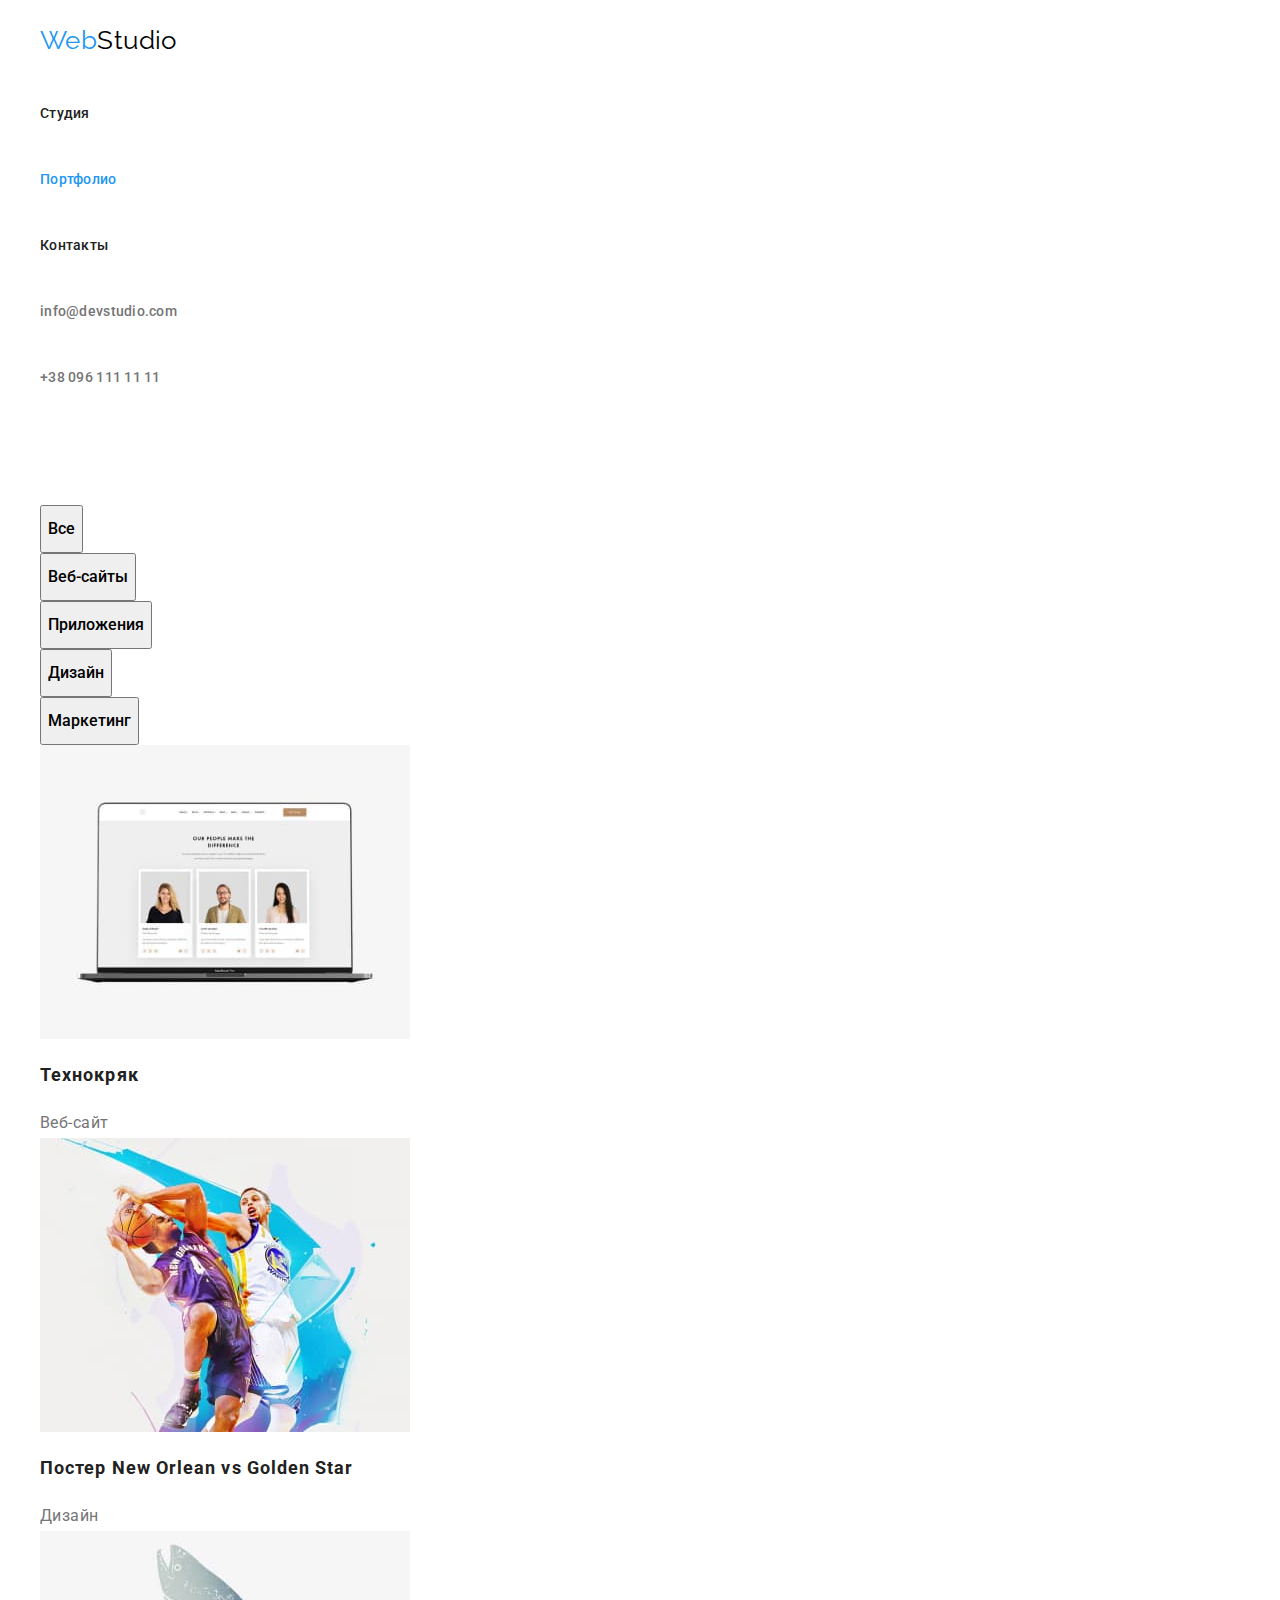
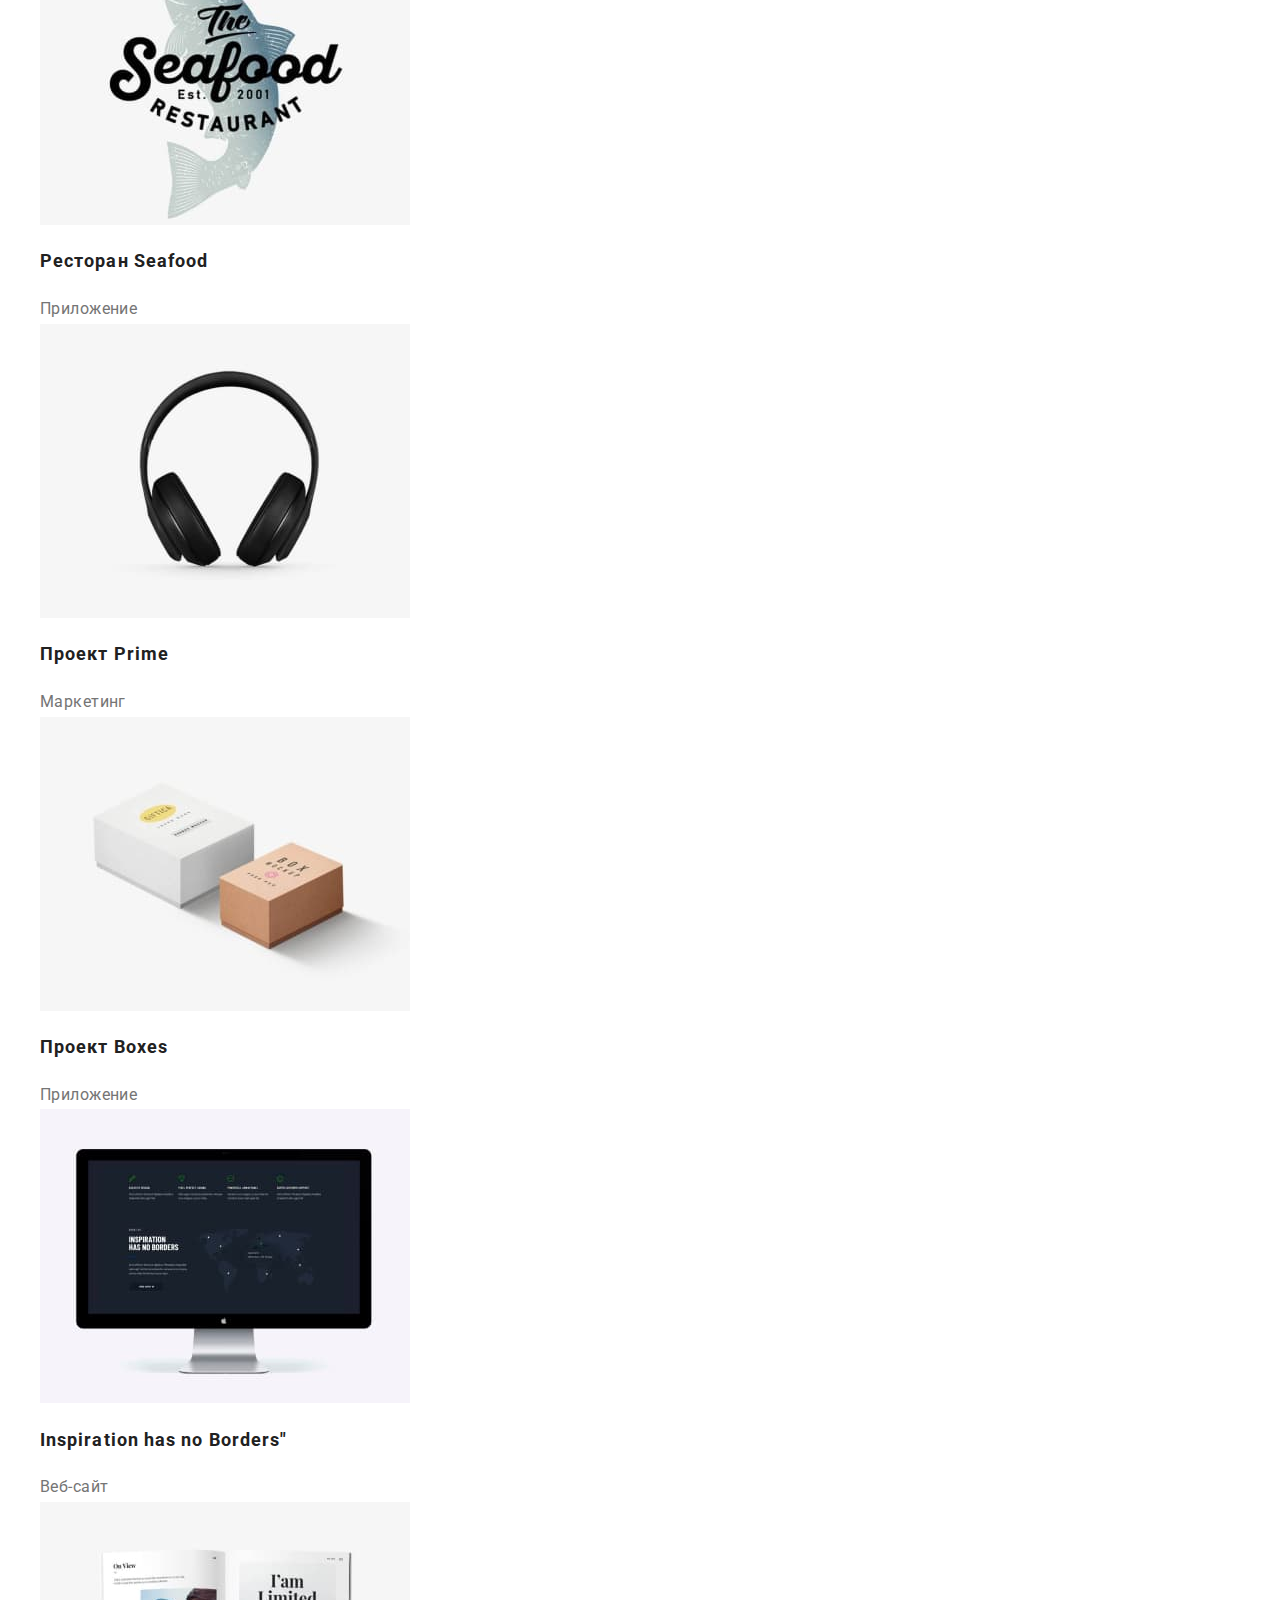
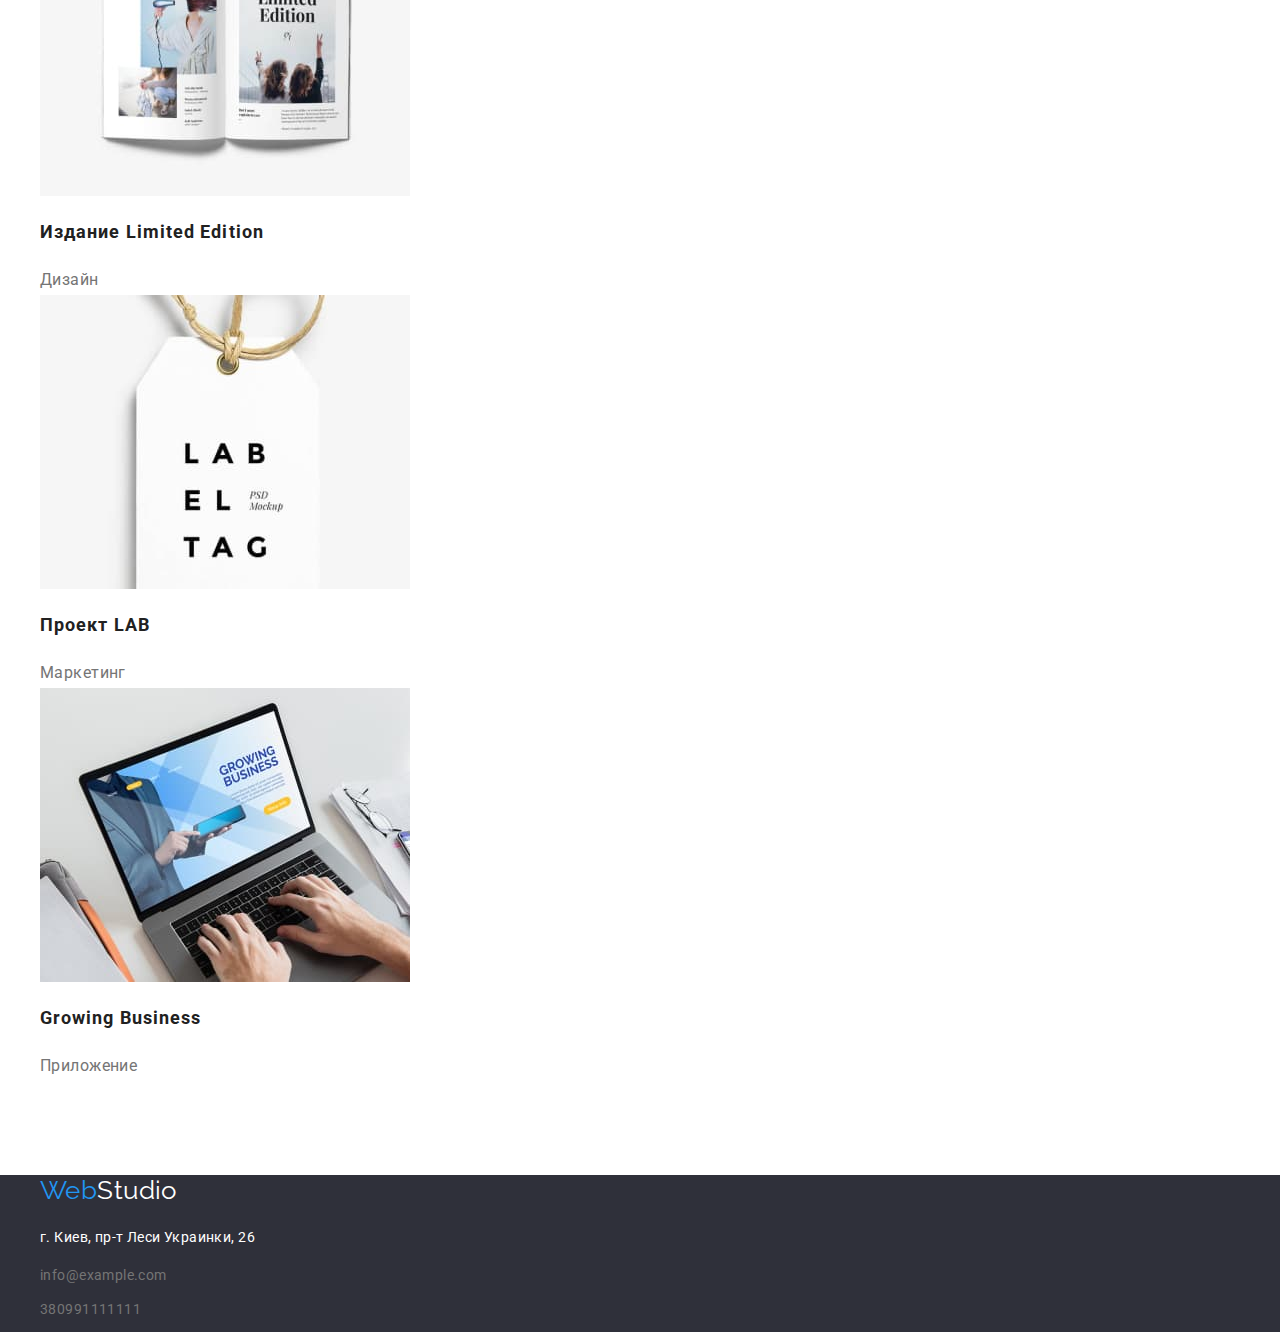
==== portfolio.html @ 6812e660 "fuf" ====
<!DOCTYPE html>
<html lang="ru">
  <head>
    <meta charset="UTF-8" />
    <meta http-equiv="X-UA-Compatible" content="IE=edge" />
    <meta name="viewport" content="width=device-width, initial-scale=1.0" />
    <link rel="preconnect" href="https://fonts.gstatic.com" />
    <link
      href="https://fonts.googleapis.com/css2?family=Raleway:wght@700&family=Roboto:wght@400;500;700;900&display=swap"
      rel="stylesheet"
    />
    <link
      rel="stylesheet"
      href="https://cdnjs.cloudflare.com/ajax/libs/modern-normalize/1.0.0/modern-normalize.css"
    />
    <link rel="stylesheet" href="./css/styles.css" />
    <title>Web Studio</title>
  </head>
  <body>
    <!--голова-->
    <header>
      <!--главаная навигация-->
      <div class="container">
        <nav>
          <a class="logo" href="./index.html" 
            ><span class="logo-web">Web</span
            ><span>Studio</span></a
          >
          <ul class="list"">
            <li>
              <a class="link pr-nav" href="./index.html" >Студия</a>
            </li>
            <li>
              <a class="link pr-nav" href="./portfolio.html" ><span class="studio">Портфолио</span></a>
            </li>
            <li>
              <a class="link pr-nav" href="#" >Контакты</a>
            </li>
          </ul>
        </nav>
        <ul class="list" >
          <li>
            <a class="link aut-nav" href="mailto:info@devstudio.com" 
              >info@devstudio.com</a
            >
          </li>
          <li>
            <a class="link aut-nav" href="tell:+380961111111" >+38 096 111 11 11</a>
          </li>
        </ul>
      </div>
    </header>
   
      <main>
        <section class="section section-works">
          <div class="container">
          <h1 class="visually-hidden">Example work</h1>
          <ul class="list">
            <li><button class="btn-work btn" type="button">Все</button></li>
            <li><button class="btn-work btn" type="button">Веб-сайты</button></li>
            <li><button class="btn-work btn" type="button">Приложения</button></li>
            <li><button class="btn-work btn" type="button">Дизайн</button></li>
            <li><button class="btn-work btn" type="button">Маркетинг</button></li>
          </ul>
  
          <ul class="list">
            <li>
              <a class="link-port" h href="#">
                <img
                  src="./example-work/img1.jpg"
                  alt="Технокряк"
                  width="370"
                  height="294"
                />
               <h2 class="example-work">Технокряк</h2>
                <p class="name-work">Веб-сайт</p>
              </a>
            </li>
            <li>
              <a class="link-port" h href="#">
                <img
                  src="./example-work/img2.jpg"
                  alt="Постер"
                  width="370"
                  height="294"
                />
                <h2 class="example-work">Постер New Orlean vs Golden Star</h2>
                <p class="name-work">Дизайн</p>
              </a>
            </li>
            <li>
              <a class="link-port" h href="#">
                <img
                  src="./example-work/img3.jpg"
                  alt="Ресторан"
                  width="370"
                  height="294"
                />
                <h2 class="example-work">Ресторан Seafood</h2>
                <p class="name-work">Приложение</p>
              </a>
            </li>
            <li>
              <a class="link-port" h href="#">
                <img
                  src="./example-work/img4.jpg"
                  alt="Проект Prime"
                  width="370"
                  height="294"
                />
                <h2 class="example-work">Проект Prime</h2>
                <p class="name-work">Маркетинг</p>
              </a>
            </li>
            <li>
              <a class="link-port" h href="#">
                <img
                  src="./example-work/img5.jpg"
                  alt="Проект boxes"
                  width="370"
                  height="294"
                />
                <h2 class="example-work">Проект Boxes</h2>
                <p class="name-work">Приложение</p>
              </a>
            </li>
            <li>
              <a class="link-port" h href="#">
                <img
                  src="./example-work/img6.jpg"
                  alt="Inspiration has no Borders"
                  width="370"
                  height="294"
                />
                <h2 class="example-work">Inspiration has no Borders"</h2>
                <p class="name-work">Веб-сайт</p>
              </a>
            </li>
            <li>
              <a class="link-port" h href="#">
                <img
                  src="./example-work/img7.jpg"
                  alt="Издание Limited Edition"
                  width="370"
                  height="294"
                />
                <h2 class="example-work">Издание Limited Edition</h2>
                <p class="name-work">Дизайн</p>
              </a>
            </li>
            <li>
              <a class="link-port" h href="#">
                <img
                  src="./example-work/img8.jpg"
                  alt="Проект LAB"
                  width="370"
                  height="294"
                />
                <h2 class="example-work">Проект LAB</h2>
                <p class="name-work">Маркетинг</p>
              </a>
            </li>
            <li>
              <a class="link-port" h href="#">
                <img
                  src="./example-work/img9.jpg"
                  alt="Growing Business"
                  width="370"
                  height="294"
                />
                <h2 class="example-work">Growing Business</h2>
                <p class="name-work">Приложение</p>
              </a>
            </li>
          </ul>
        </div>
        </section>
      </main>
    
    <!--подвал-->
    <footer class="footer">
   <div class="container">
    <a class="logo-footer" href="./index.html" 
    ><span class="logo-web">Web</span
    ><span>Studio</span></a
  >
<address class="address">
  <p>г. Киев, пр-т Леси Украинки, 26</p>
  <ul class="list">
    <li>
      <a class="link aut-nav-footer" h href="mailto:info@example.com"
        >info@example.com</a
      >
    </li>
    <li><a class="link aut-nav-footer" href="tel:+380991111111">380991111111</a></li>
  </ul>
</address>
   </div>
    </footer>
  </body>
</html>
---- css/styles.css ----
:root{
    --pr-text-color:  #757575;
    --pr-wht-color: #ffffff;
    --pr-title-color: #212121;
    --accent-color: #2196F3;
    --secondary-bg-cl:#2F303A;
    --pr-bg-cl: #ffffff;

    --primary-font: Roboto,sans-serif;

}
.container{
    width: 1200px;
    margin-left: auto;
  margin-right: auto;
  
}
.section{
    padding-top: 94px;
    padding-bottom: 94px;
 
}
ul{
    margin: 0;
    padding: 0;
}
body{
    
    font-family: var(--primary-font);
    background-color: var(--pr-bg-cl);
    letter-spacing: 0.03em;
    font-size: 14px;
    color: var(--pr-title-color);
}
.link{
    text-decoration: none;
    color: inherit;
}
.list{
    list-style: none;
    margin: 0;
}

.link:hover,
.link:focus{
    color: var(--accent-color);
}
.logo {
    font-family: Raleway, sans-serif;
    font-size: 26px;
    line-height: 1.19;
    text-decoration: none;
    color: inherit;
    display:inline-block;
    margin-top: 25px;
    margin-bottom: 25px;
   
}
.logo-web{
    color: var(--accent-color);
}
.logo{
    color: #000000;
}

.pr-nav {
    font-weight: 500;
    font-size: 14px;
    line-height: 1.14;
    letter-spacing: 0.02em;
    margin-top: 25px;
    margin-bottom: 25px;
    display: inline-block;
    
}
.aut-nav{
    font-weight: 500;
    font-size: 14px;
    line-height: 1.14;
    letter-spacing: 0.02em;
    margin-top: 25px;
    margin-bottom: 25px;
    display: inline-block;
}
.studio{
    color: var(--accent-color);
}
.aut-nav{
    color: var(--pr-text-color);
}
/* main */

.section-pr{
    background-color: var(--secondary-bg-cl);
    text-align: center;
}
.pr-title{
    font-weight: 900;
    font-size: 44px;
    line-height: 1.36;
    text-align: center;
    letter-spacing: 0.06em;
    text-transform: uppercase;
    color: var(--pr-wht-color);
    margin: 0;
    margin-bottom: 30px;
}
.btn:hover,
.btn:focus{
    color: var(--accent-color);

}
.pr-btn{
    font-weight: 700;
    font-size: 16px;
    line-height: 1.87;
    text-align: center;
    letter-spacing: 0.06em;
    
}
.visually-hidden {
    position: absolute !important;
    clip: rect(1px 1px 1px 1px);
    clip: rect(1px, 1px, 1px, 1px);
    padding: 0 !important;
    border: 0 !important;
    height: 1px !important;
    width: 1px !important;
    overflow: hidden;
  }
.pr-subtitle{
  font-weight: 700;
  font-size: 14px;
  line-height: 16px;
  text-transform: uppercase;
  margin: 0;
  margin-bottom: 25px;
}
.pr-text-line{
    font-size: 14px;
    line-height: 1.71;
    color: var(--pr-text-color);
    margin: 0;
}
.features-title{
    font-weight: 700;
    font-size: 36px;
    line-height: 1.16;
    text-align: center;
    margin: 0;
    margin-bottom: 50px ;
}
.team-title{
    font-weight: 700;
    font-size: 36px;
    line-height: 1.16;
    text-align: center;
    margin: 0;
    margin-bottom: 50px;
}


.team-person{
    font-weight: 500;
    font-size: 16px;
    line-height: 1.18;
    margin-top: 30px;
    margin-bottom: 10px;
}
.team-card{
    font-size: 16px;
    line-height: 1.18;
    color: var(--pr-text-color);
    margin: 0;
}
/* подвал */
.footer{
    background-color: var(--secondary-bg-cl);
}
.address{
    font-style: inherit;
    font-size: 14px;
    line-height: 1.71;
    color: var(--pr-wht-color);
    margin-top: 20px;
    margin-bottom: 10px;
}
.logo-footer{
        font-family: Raleway, sans-serif;
        font-size: 26px;
        line-height: 1.19;
        color: var(--pr-wht-color);
        text-decoration: none;
        margin-top: 60px;
        margin-bottom: 20px;
        }
.aut-nav-footer{
    color: var(--pr-text-color);
    margin: 0;
    margin-bottom: 10px;
    display: inline-block;
    padding-left: 0;
}




/* !ПОРТФОЛИO */
.btn-work{
    font-weight: 500;
    font-size: 16px;
    line-height: 2.63;
    cursor: pointer;
    
}

.link-port{
    text-decoration: none;
    color: inherit;
    margin-top:20px;
    margin-bottom: 4px;
}
    

.example-work{
    font-weight: 700;
    font-size: 18px;
    line-height: 2;
    letter-spacing: 0.06em;
}
.name-work{
    font-size: 16px;
    line-height: 1.87;
    color: var(--pr-text-color);
    margin: 0;

}
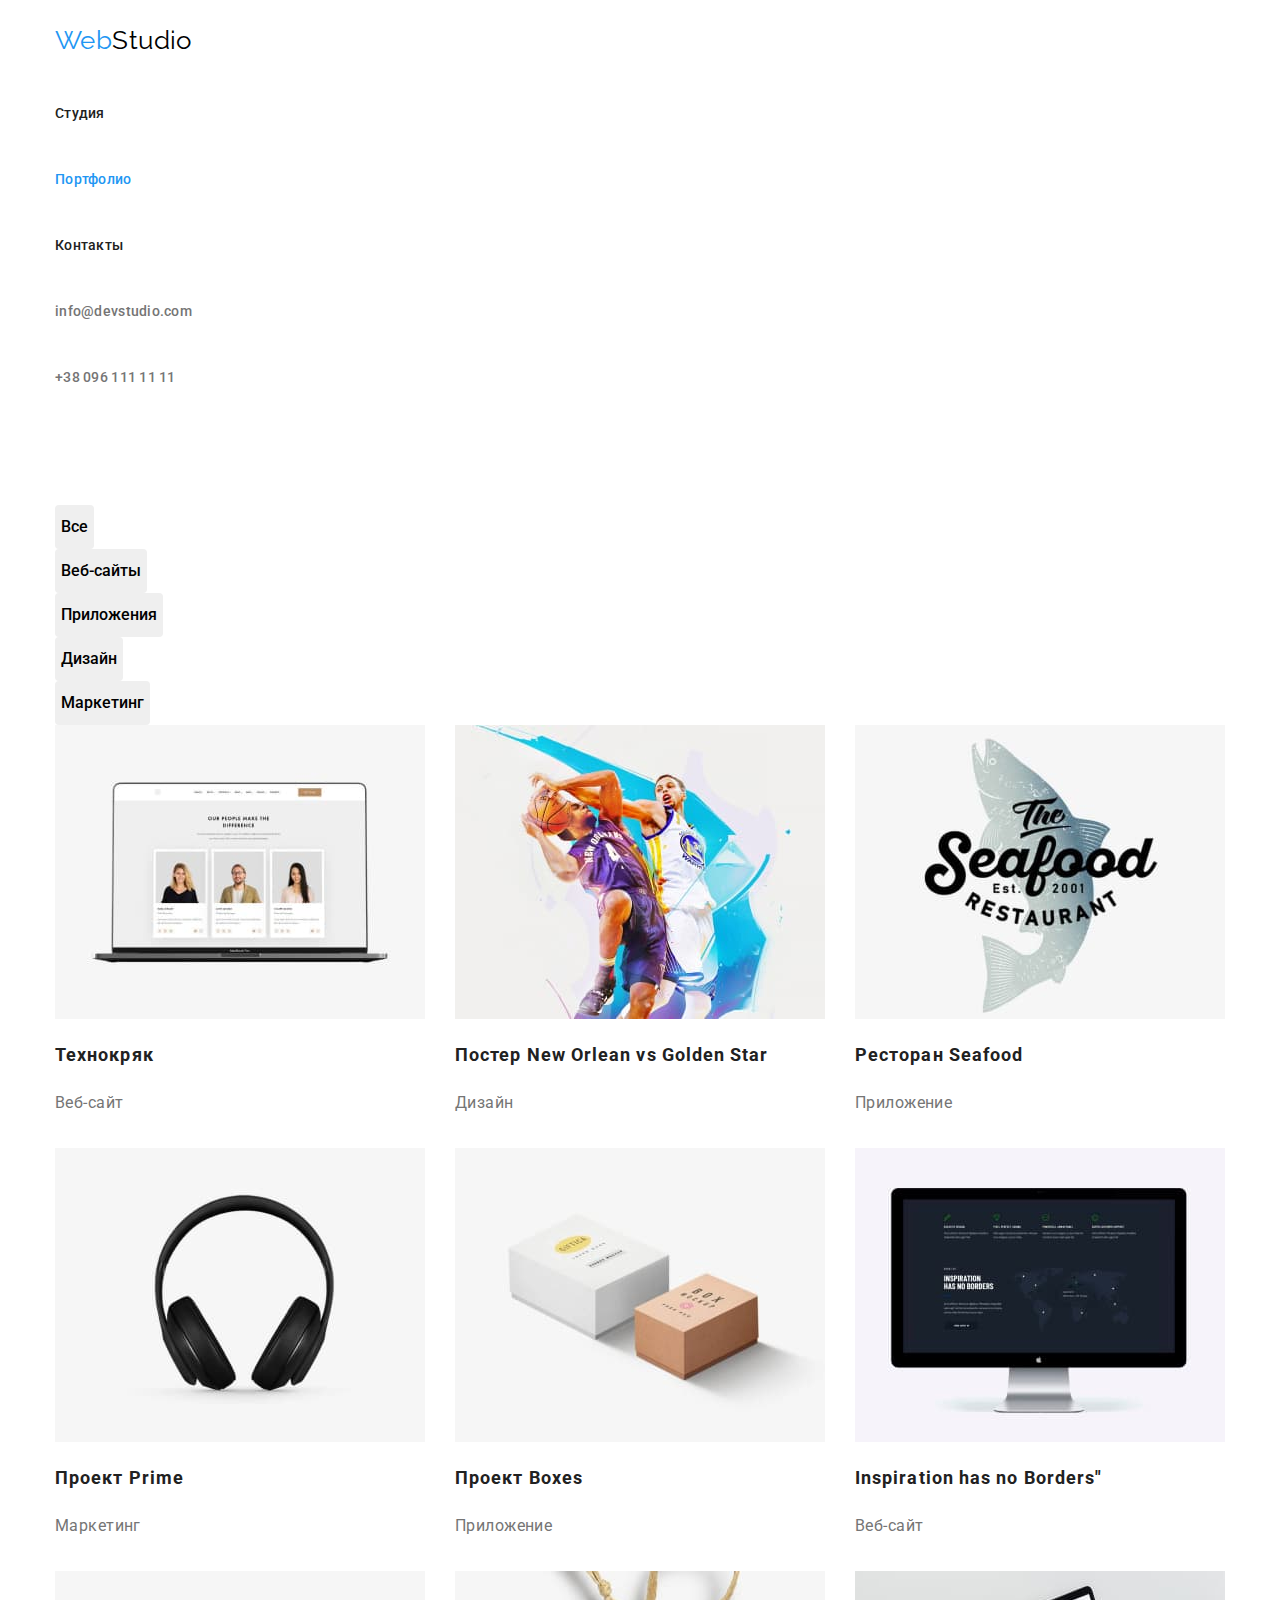
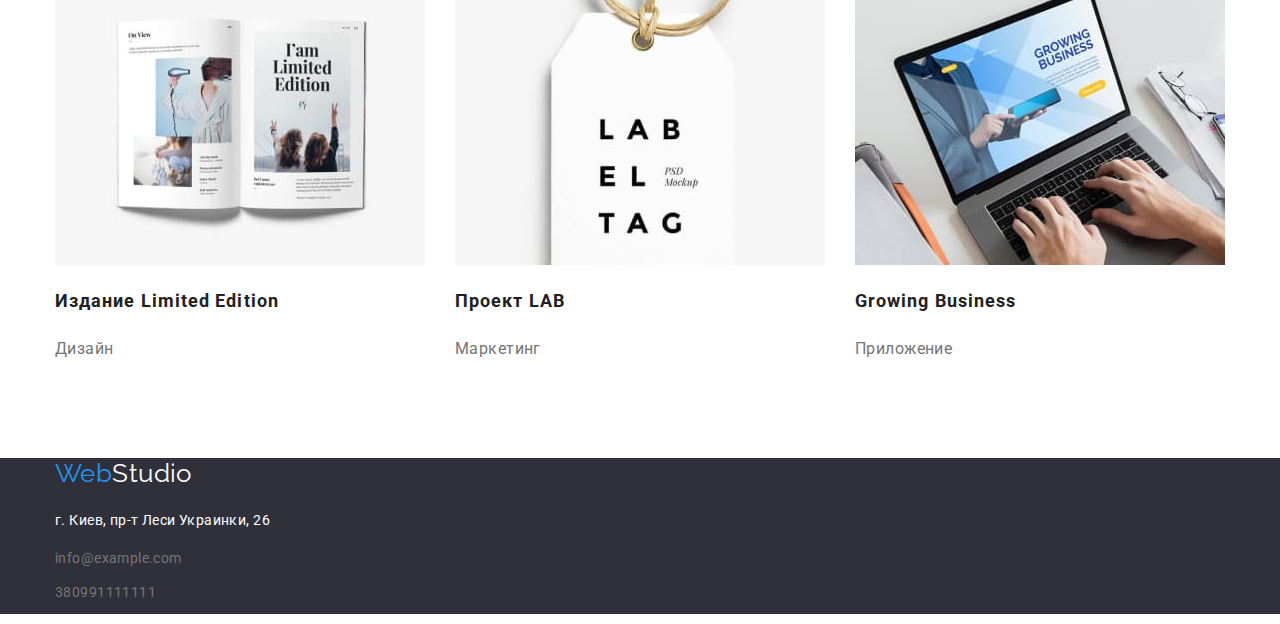
==== commit 4741d1b3: "portfolio flex" ====
--- a/portfolio.html
+++ b/portfolio.html
@@ -55,124 +55,126 @@
         <section class="section section-works">
           <div class="container">
           <h1 class="visually-hidden">Example work</h1>
-          <ul class="list">
+          <ul class="list list-works">
             <li><button class="btn-work btn" type="button">Все</button></li>
             <li><button class="btn-work btn" type="button">Веб-сайты</button></li>
             <li><button class="btn-work btn" type="button">Приложения</button></li>
             <li><button class="btn-work btn" type="button">Дизайн</button></li>
             <li><button class="btn-work btn" type="button">Маркетинг</button></li>
           </ul>
-  
-          <ul class="list">
-            <li>
-              <a class="link-port" h href="#">
-                <img
-                  src="./example-work/img1.jpg"
-                  alt="Технокряк"
-                  width="370"
-                  height="294"
-                />
-               <h2 class="example-work">Технокряк</h2>
-                <p class="name-work">Веб-сайт</p>
-              </a>
-            </li>
-            <li>
-              <a class="link-port" h href="#">
-                <img
-                  src="./example-work/img2.jpg"
-                  alt="Постер"
-                  width="370"
-                  height="294"
-                />
-                <h2 class="example-work">Постер New Orlean vs Golden Star</h2>
-                <p class="name-work">Дизайн</p>
-              </a>
-            </li>
-            <li>
-              <a class="link-port" h href="#">
-                <img
-                  src="./example-work/img3.jpg"
-                  alt="Ресторан"
-                  width="370"
-                  height="294"
-                />
-                <h2 class="example-work">Ресторан Seafood</h2>
-                <p class="name-work">Приложение</p>
-              </a>
-            </li>
-            <li>
-              <a class="link-port" h href="#">
-                <img
-                  src="./example-work/img4.jpg"
-                  alt="Проект Prime"
-                  width="370"
-                  height="294"
-                />
-                <h2 class="example-work">Проект Prime</h2>
-                <p class="name-work">Маркетинг</p>
-              </a>
-            </li>
-            <li>
-              <a class="link-port" h href="#">
-                <img
-                  src="./example-work/img5.jpg"
-                  alt="Проект boxes"
-                  width="370"
-                  height="294"
-                />
-                <h2 class="example-work">Проект Boxes</h2>
-                <p class="name-work">Приложение</p>
-              </a>
-            </li>
-            <li>
-              <a class="link-port" h href="#">
-                <img
-                  src="./example-work/img6.jpg"
-                  alt="Inspiration has no Borders"
-                  width="370"
-                  height="294"
-                />
-                <h2 class="example-work">Inspiration has no Borders"</h2>
-                <p class="name-work">Веб-сайт</p>
-              </a>
-            </li>
-            <li>
-              <a class="link-port" h href="#">
-                <img
-                  src="./example-work/img7.jpg"
-                  alt="Издание Limited Edition"
-                  width="370"
-                  height="294"
-                />
-                <h2 class="example-work">Издание Limited Edition</h2>
-                <p class="name-work">Дизайн</p>
-              </a>
-            </li>
-            <li>
-              <a class="link-port" h href="#">
-                <img
-                  src="./example-work/img8.jpg"
-                  alt="Проект LAB"
-                  width="370"
-                  height="294"
-                />
-                <h2 class="example-work">Проект LAB</h2>
-                <p class="name-work">Маркетинг</p>
-              </a>
-            </li>
-            <li>
-              <a class="link-port" h href="#">
-                <img
-                  src="./example-work/img9.jpg"
-                  alt="Growing Business"
-                  width="370"
-                  height="294"
-                />
-                <h2 class="example-work">Growing Business</h2>
-                <p class="name-work">Приложение</p>
-              </a>
-            </li>
-          </ul>
+          
+            <ul class="list flex-container">
+              <li class="flex-element">
+                <a class="link-port" h href="#">
+                  <img
+                    src="./example-work/img1.jpg"
+                    alt="Технокряк"
+                    width="370"
+                    height="294"
+                  />
+                 <h2 class="example-work">Технокряк</h2>
+                  <p class="name-work">Веб-сайт</p>
+                </a>
+              </li>
+              <li class="flex-element">
+                <a class="link-port" h href="#">
+                  <img
+                    src="./example-work/img2.jpg"
+                    alt="Постер"
+                    width="370"
+                    height="294"
+                  />
+                  <h2 class="example-work">Постер New Orlean vs Golden Star</h2>
+                  <p class="name-work">Дизайн</p>
+                </a>
+              </li>
+              <li class="flex-element">
+                <a class="link-port" h href="#">
+                  <img
+                    src="./example-work/img3.jpg"
+                    alt="Ресторан"
+                    width="370"
+                    height="294"
+                  />
+                  <h2 class="example-work">Ресторан Seafood</h2>
+                  <p class="name-work">Приложение</p>
+                </a>
+              </li>
+              <li class="flex-element">
+                <a class="link-port" h href="#">
+                  <img
+                    src="./example-work/img4.jpg"
+                    alt="Проект Prime"
+                    width="370"
+                    height="294"
+                  />
+                  <h2 class="example-work">Проект Prime</h2>
+                  <p class="name-work">Маркетинг</p>
+                </a>
+              </li>
+              <li class="flex-element">
+                <a class="link-port" h href="#">
+                  <img
+                    src="./example-work/img5.jpg"
+                    alt="Проект boxes"
+                    width="370"
+                    height="294"
+                  />
+                  <h2 class="example-work">Проект Boxes</h2>
+                  <p class="name-work">Приложение</p>
+                </a>
+              </li>
+              <li class="flex-element">
+                <a class="link-port" h href="#">
+                  <img
+                    src="./example-work/img6.jpg"
+                    alt="Inspiration has no Borders"
+                    width="370"
+                    height="294"
+                  />
+                  <h2 class="example-work">Inspiration has no Borders"</h2>
+                  <p class="name-work">Веб-сайт</p>
+                </a>
+              </li>
+              <li class="flex-element">
+                <a class="link-port" h href="#">
+                  <img
+                    src="./example-work/img7.jpg"
+                    alt="Издание Limited Edition"
+                    width="370"
+                    height="294"
+                  />
+                  <h2 class="example-work">Издание Limited Edition</h2>
+                  <p class="name-work">Дизайн</p>
+                </a>
+              </li>
+              <li class="flex-element">
+                <a class="link-port" h href="#">
+                  <img
+                    src="./example-work/img8.jpg"
+                    alt="Проект LAB"
+                    width="370"
+                    height="294"
+                  />
+                  <h2 class="example-work">Проект LAB</h2>
+                  <p class="name-work">Маркетинг</p>
+                </a>
+              </li>
+              <li class="flex-element">
+                <a class="link-port" h href="#">
+                  <img
+                    src="./example-work/img9.jpg"
+                    alt="Growing Business"
+                    width="370"
+                    height="294"
+                  />
+                  <h2 class="example-work">Growing Business</h2>
+                  <p class="name-work">Приложение</p>
+                </a>
+              </li>
+            </ul>
+          
+         
         </div>
         </section>
       </main>
--- a/css/styles.css
+++ b/css/styles.css
@@ -13,7 +13,8 @@
     width: 1200px;
     margin-left: auto;
   margin-right: auto;
-  
+  padding-left: 15px;
+  padding-right: 15px
 }
 .section{
     padding-top: 94px;
@@ -107,7 +108,12 @@
 }
 .btn:hover,
 .btn:focus{
-    color: var(--accent-color);
+    color: var(--pr-title-color);
+
+}
+.btn{
+    border-radius: 4px;
+    border: 0;
 
 }
 .pr-btn{
@@ -116,6 +122,12 @@
     line-height: 1.87;
     text-align: center;
     letter-spacing: 0.06em;
+
+    background-color: var(--accent-color);
+    color: var(--pr-wht-color);
+    
+    padding: 10px 32px;
+    
     
 }
 .visually-hidden {
@@ -214,13 +226,13 @@
     
 }
 
+
 .link-port{
     text-decoration: none;
     color: inherit;
-    margin-top:20px;
-    margin-bottom: 4px;
-}
-    
+  
+    display: block;
+}
 
 .example-work{
     font-weight: 700;
@@ -234,4 +246,24 @@
     color: var(--pr-text-color);
     margin: 0;
 
+}
+.flex-container{
+  
+    display: flex;
+
+    flex-wrap: wrap;
+
+}
+.flex-element{
+    width: 370px;
+    margin-right: 30px;
+    margin-bottom: 30px;
+}
+
+
+.flex-element:nth-child(3n){
+        margin: 0;
+    }
+.flex-element:nth-last-child(-n+3){
+    margin-bottom: 0;
 }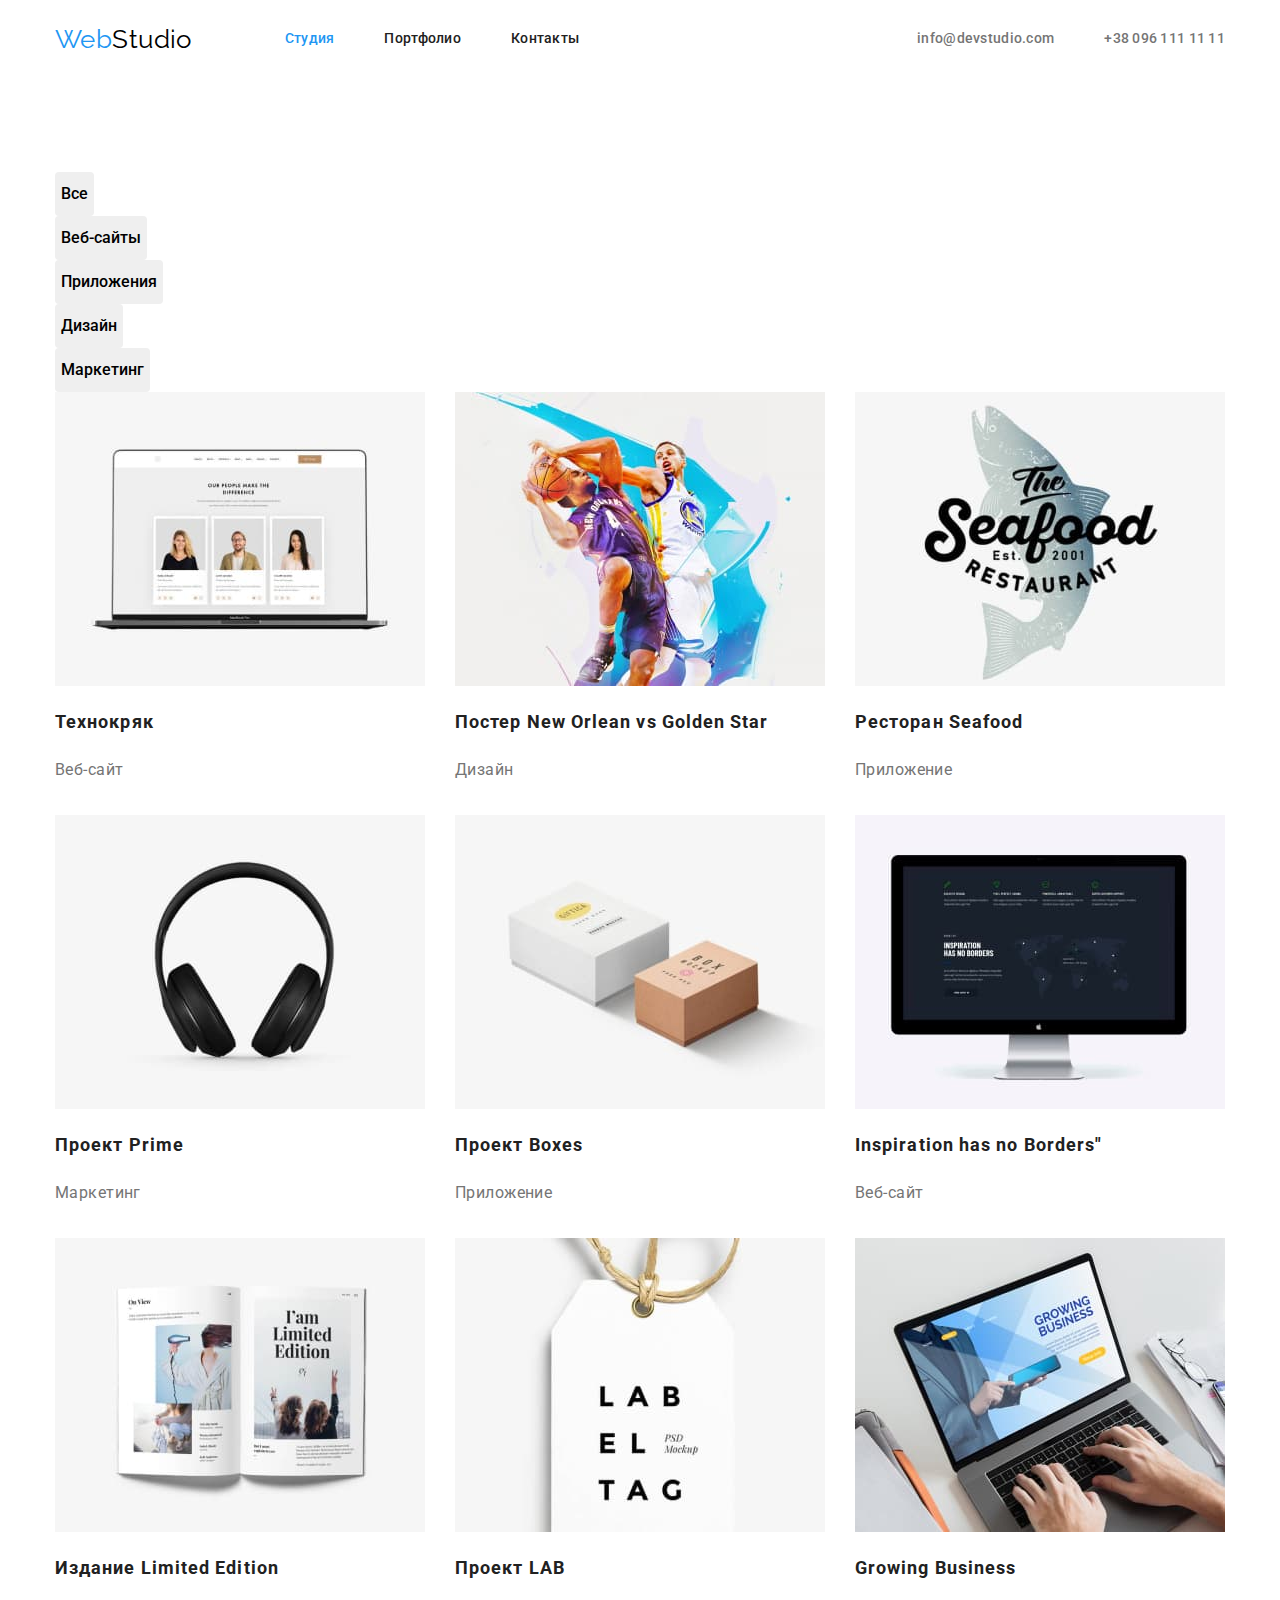
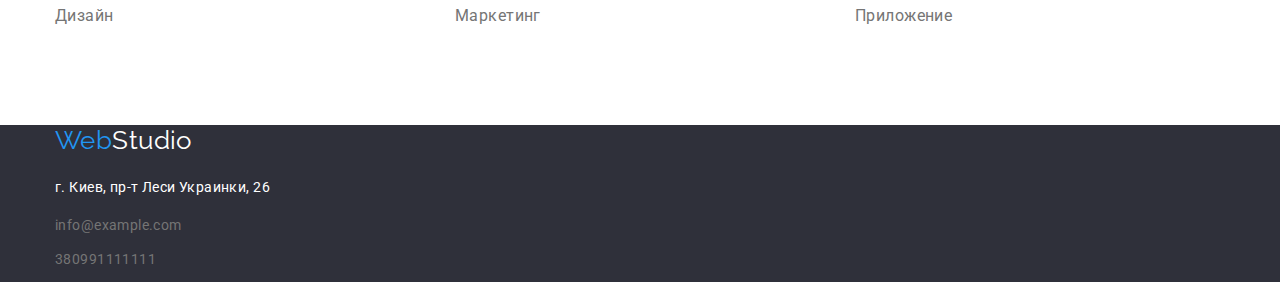
==== commit ebd2ef5f: "header" ====
--- a/portfolio.html
+++ b/portfolio.html
@@ -20,35 +20,38 @@
     <!--голова-->
     <header>
       <!--главаная навигация-->
-      <div class="container">
-        <nav>
-          <a class="logo" href="./index.html" 
-            ><span class="logo-web">Web</span
-            ><span>Studio</span></a
-          >
-          <ul class="list"">
-            <li>
-              <a class="link pr-nav" href="./index.html" >Студия</a>
-            </li>
-            <li>
-              <a class="link pr-nav" href="./portfolio.html" ><span class="studio">Портфолио</span></a>
-            </li>
-            <li>
-              <a class="link pr-nav" href="#" >Контакты</a>
-            </li>
-          </ul>
-        </nav>
-        <ul class="list" >
-          <li>
-            <a class="link aut-nav" href="mailto:info@devstudio.com" 
+      <div class="container flex-header">
+      <nav class="header-main">
+        <a class="logo" href="./index.html" 
+          ><span class="logo-web">Web</span
+          ><span>Studio</span></a
+        >
+        <ul class="site-nav list">
+          <li class="item">
+            <a class="link pr-nav" href="./index.html" ><span class="studio">Студия</span></a>
+          </li>
+          <li class="item">
+            <a class="link pr-nav" href="./portfolio.html" >Портфолио</a>
+          </li>
+          <li class="item">
+            <a class="link pr-nav" href="#" >Контакты</a>
+          </li>
+        </ul>
+      </nav>
+        <div class="header-main-list">
+        <ul class="aut-list list">
+          <li class="item">
+            <a class="aut-nav link" href="mailto:info@devstudio.com" 
               >info@devstudio.com</a
             >
           </li>
-          <li>
+          <li class="item">
             <a class="link aut-nav" href="tell:+380961111111" >+38 096 111 11 11</a>
           </li>
         </ul>
+        </div>
       </div>
+     
     </header>
    
       <main>
--- a/css/styles.css
+++ b/css/styles.css
@@ -12,34 +12,61 @@
 .container{
     width: 1200px;
     margin-left: auto;
-  margin-right: auto;
-  padding-left: 15px;
-  padding-right: 15px
-}
+    margin-right: auto;
+    padding-left: 15px;
+    padding-right: 15px
+}
+ul{
+    margin: 0;
+    padding: 0;}
+
+
+
+body{
+    
+    font-family: var(--primary-font);
+    background-color: var(--pr-bg-cl);
+    letter-spacing: 0.03em;
+    font-size: 14px;
+    color: var(--pr-title-color);
+}
+.flex-header{
+    display: flex;
+    
+}
+.header-main{
+    display: flex;
+    align-items: center;
+}
+.header-main-list{
+    display: flex;
+    margin-left: auto;
+}
+.site-nav{
+    display: flex;
+}
+.site-nav .item{
+    margin-right: 50px;
+}
+.aut-list {
+    display: flex;
+}
+
+
+.aut-list .item:not(:last-child){
+    margin-right: 50px;
+  }
 .section{
     padding-top: 94px;
     padding-bottom: 94px;
  
 }
-ul{
-    margin: 0;
-    padding: 0;
-}
-body{
-    
-    font-family: var(--primary-font);
-    background-color: var(--pr-bg-cl);
-    letter-spacing: 0.03em;
-    font-size: 14px;
-    color: var(--pr-title-color);
-}
 .link{
     text-decoration: none;
     color: inherit;
 }
 .list{
     list-style: none;
-    margin: 0;
 }
 
 .link:hover,
@@ -53,8 +80,8 @@
     text-decoration: none;
     color: inherit;
     display:inline-block;
-    margin-top: 25px;
-    margin-bottom: 25px;
+    margin-right: 93px;
+ 
    
 }
 .logo-web{
@@ -69,9 +96,10 @@
     font-size: 14px;
     line-height: 1.14;
     letter-spacing: 0.02em;
-    margin-top: 25px;
-    margin-bottom: 25px;
-    display: inline-block;
+
+    display: block;
+    padding-top: 31px;
+    padding-bottom: 31px;
     
 }
 .aut-nav{
@@ -79,9 +107,13 @@
     font-size: 14px;
     line-height: 1.14;
     letter-spacing: 0.02em;
-    margin-top: 25px;
-    margin-bottom: 25px;
-    display: inline-block;
+   
+    display: block;
+    padding-top: 31px;
+    padding-bottom: 31px;
+   
+    
+    
 }
 .studio{
     color: var(--accent-color);
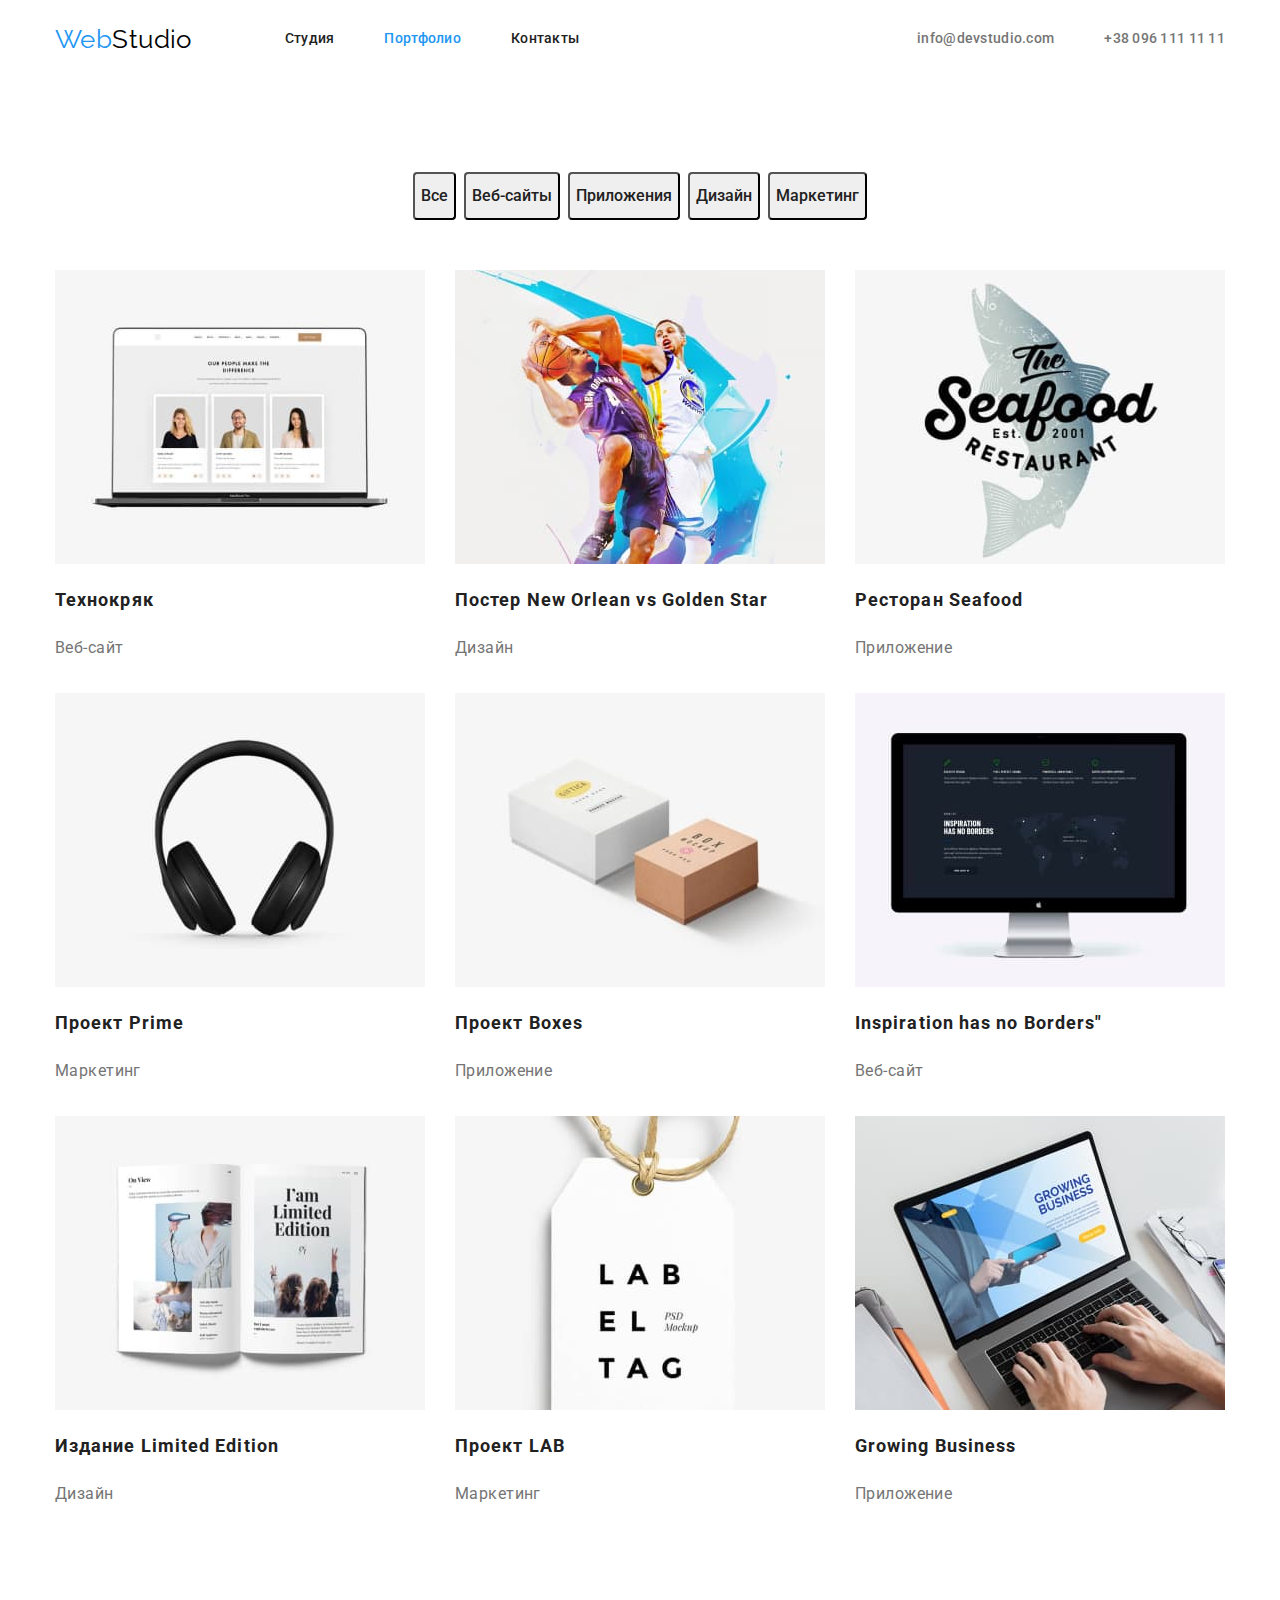
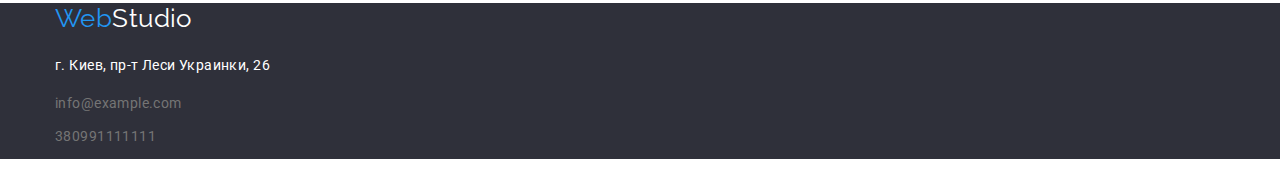
==== commit 5b9afd9a: "hw3" ====
--- a/portfolio.html
+++ b/portfolio.html
@@ -28,10 +28,10 @@
         >
         <ul class="site-nav list">
           <li class="item">
-            <a class="link pr-nav" href="./index.html" ><span class="studio">Студия</span></a>
-          </li>
-          <li class="item">
-            <a class="link pr-nav" href="./portfolio.html" >Портфолио</a>
+            <a class="link pr-nav" href="./index.html" >Студия</a>
+          </li>
+          <li class="item">
+            <a class="link pr-nav" href="./portfolio.html" ><span class="studio">Портфолио</span></a>
           </li>
           <li class="item">
             <a class="link pr-nav" href="#" >Контакты</a>
@@ -59,11 +59,11 @@
           <div class="container">
           <h1 class="visually-hidden">Example work</h1>
           <ul class="list list-works">
-            <li><button class="btn-work btn" type="button">Все</button></li>
-            <li><button class="btn-work btn" type="button">Веб-сайты</button></li>
-            <li><button class="btn-work btn" type="button">Приложения</button></li>
-            <li><button class="btn-work btn" type="button">Дизайн</button></li>
-            <li><button class="btn-work btn" type="button">Маркетинг</button></li>
+            <li class="item"><button class="btn-work btn" type="button">Все</button></li>
+            <li class="item"><button class="btn-work btn" type="button">Веб-сайты</button></li>
+            <li class="item"><button class="btn-work btn" type="button">Приложения</button></li>
+            <li class="item"><button class="btn-work btn" type="button">Дизайн</button></li>
+            <li class="item"><button class="btn-work btn" type="button">Маркетинг</button></li>
           </ul>
           
             <ul class="list flex-container">
--- a/css/styles.css
+++ b/css/styles.css
@@ -140,13 +140,14 @@
 }
 .btn:hover,
 .btn:focus{
-    color: var(--pr-title-color);
+    color: var(--pr-wht-color);
+    background-color: var(--accent-color);
 
 }
 .btn{
     border-radius: 4px;
-    border: 0;
-
+    
+    color: var(--pr-title-color);
 }
 .pr-btn{
     font-weight: 700;
@@ -154,10 +155,10 @@
     line-height: 1.87;
     text-align: center;
     letter-spacing: 0.06em;
-
+    cursor: pointer;
     background-color: var(--accent-color);
-    color: var(--pr-wht-color);
-    
+    color: var(--pr-title-color);
+    border: 0;
     padding: 10px 32px;
     
     
@@ -185,6 +186,13 @@
     line-height: 1.71;
     color: var(--pr-text-color);
     margin: 0;
+    
+}
+.pr-flex{
+    display: flex;
+}
+.pr-flex .item:not(:last-child){
+    margin-right: 30px;
 }
 .features-title{
     font-weight: 700;
@@ -194,6 +202,12 @@
     margin: 0;
     margin-bottom: 50px ;
 }
+.features-flex{
+    display: flex;
+}
+.features-flex .item:not(:last-child){
+    margin-right: 30px;
+}
 .team-title{
     font-weight: 700;
     font-size: 36px;
@@ -201,6 +215,12 @@
     text-align: center;
     margin: 0;
     margin-bottom: 50px;
+}
+.team-flex{
+    display: flex;
+}
+.team-flex .item:not(:last-child){
+    margin-right: 30px;
 }
 
 
@@ -255,10 +275,16 @@
     font-size: 16px;
     line-height: 2.63;
     cursor: pointer;
-    
-}
-
-
+    margin-bottom: 50px;
+}
+.list-works{
+    display: flex;
+   justify-content: center;
+}
+
+.list-works .item:not(:last-child){
+    margin-right: 8px;
+}
 .link-port{
     text-decoration: none;
     color: inherit;
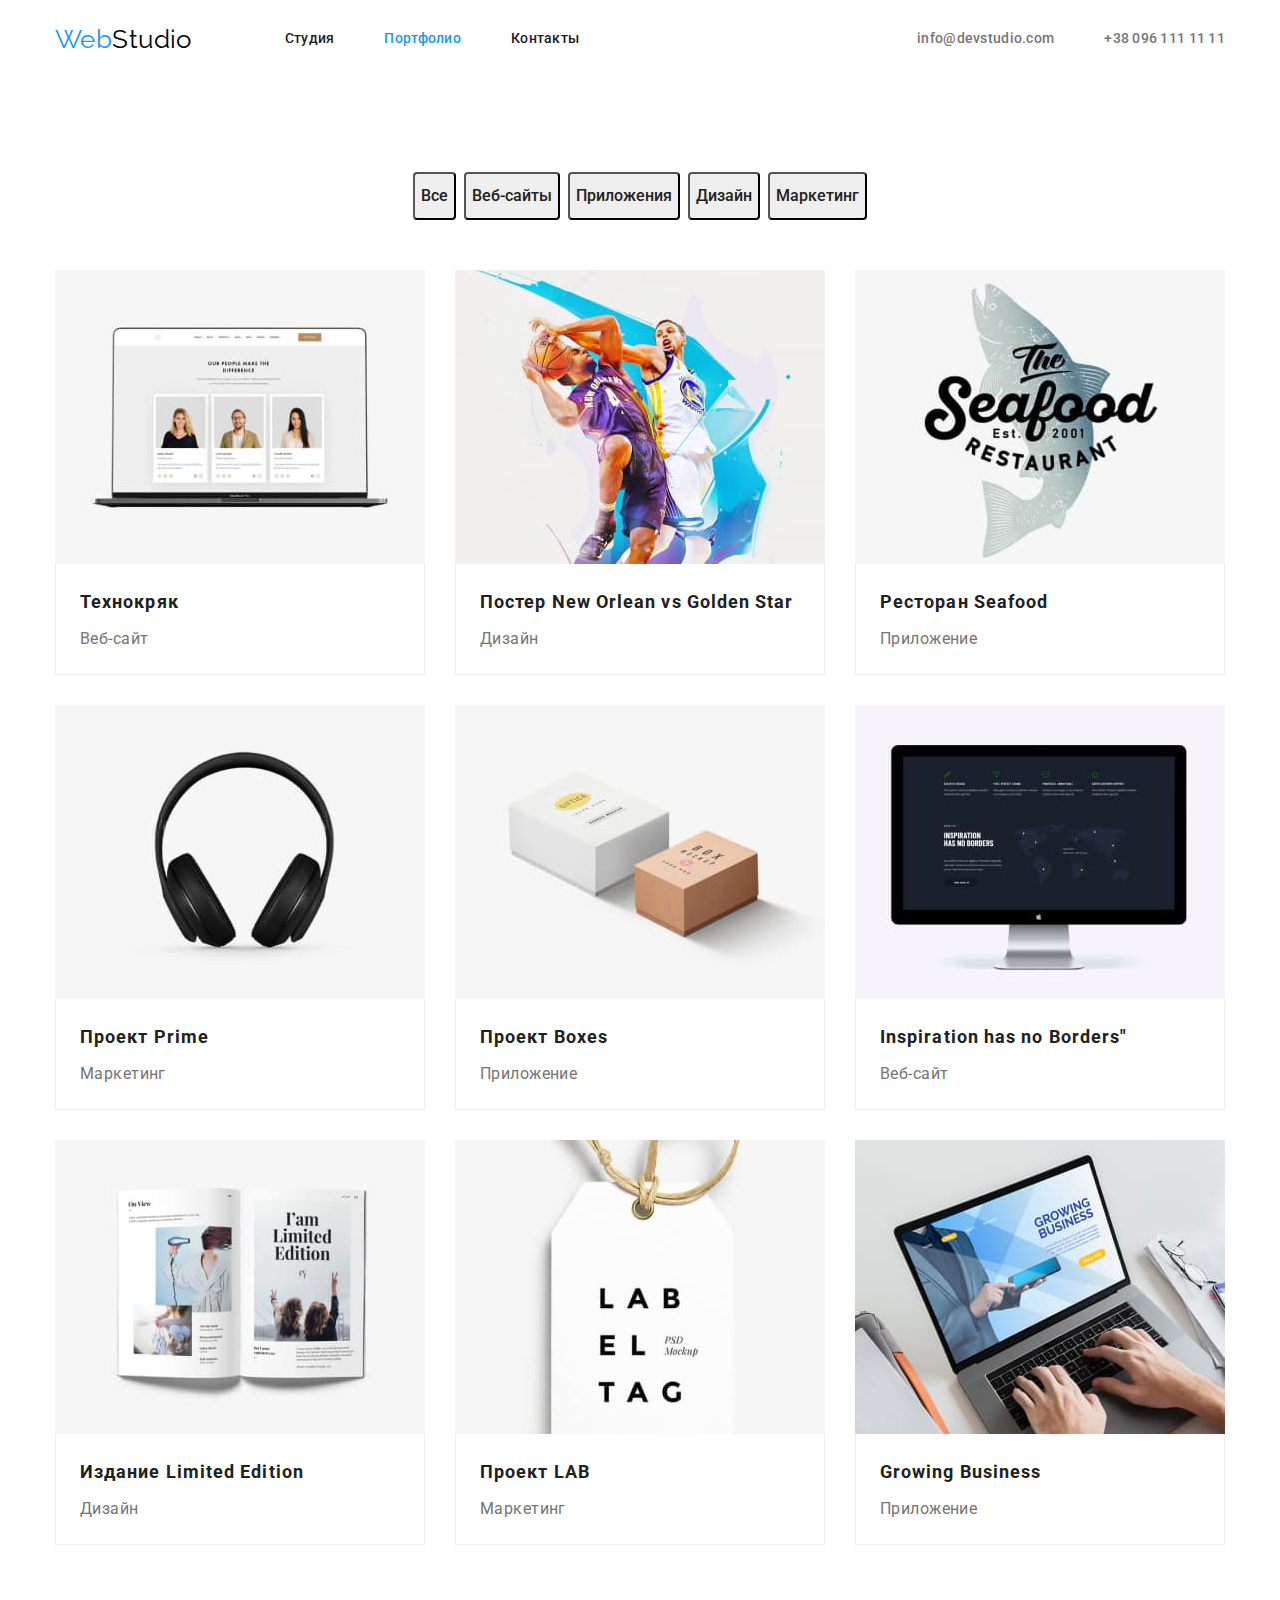
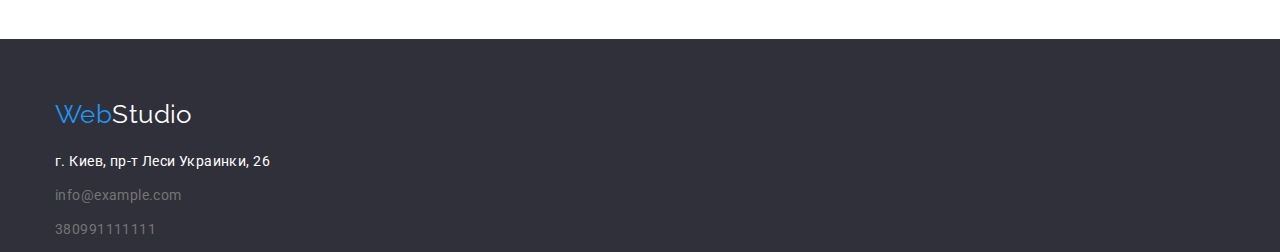
==== commit 93ae630e: "border" ====
--- a/portfolio.html
+++ b/portfolio.html
@@ -21,186 +21,218 @@
     <header>
       <!--главаная навигация-->
       <div class="container flex-header">
-      <nav class="header-main">
-        <a class="logo" href="./index.html" 
-          ><span class="logo-web">Web</span
-          ><span>Studio</span></a
-        >
-        <ul class="site-nav list">
-          <li class="item">
-            <a class="link pr-nav" href="./index.html" >Студия</a>
-          </li>
-          <li class="item">
-            <a class="link pr-nav" href="./portfolio.html" ><span class="studio">Портфолио</span></a>
-          </li>
-          <li class="item">
-            <a class="link pr-nav" href="#" >Контакты</a>
-          </li>
-        </ul>
-      </nav>
+        <nav class="header-main">
+          <a class="logo" href="./index.html"
+            ><span class="logo-web">Web</span><span>Studio</span></a
+          >
+          <ul class="site-nav list">
+            <li class="item">
+              <a class="link pr-nav" href="./index.html">Студия</a>
+            </li>
+            <li class="item">
+              <a class="link pr-nav" href="./portfolio.html"
+                ><span class="studio">Портфолио</span></a
+              >
+            </li>
+            <li class="item">
+              <a class="link pr-nav" href="#">Контакты</a>
+            </li>
+          </ul>
+        </nav>
         <div class="header-main-list">
-        <ul class="aut-list list">
-          <li class="item">
-            <a class="aut-nav link" href="mailto:info@devstudio.com" 
-              >info@devstudio.com</a
-            >
-          </li>
-          <li class="item">
-            <a class="link aut-nav" href="tell:+380961111111" >+38 096 111 11 11</a>
-          </li>
-        </ul>
+          <ul class="aut-list list">
+            <li class="item">
+              <a class="aut-nav link" href="mailto:info@devstudio.com"
+                >info@devstudio.com</a
+              >
+            </li>
+            <li class="item">
+              <a class="link aut-nav" href="tell:+380961111111"
+                >+38 096 111 11 11</a
+              >
+            </li>
+          </ul>
         </div>
       </div>
-     
     </header>
-   
-      <main>
-        <section class="section section-works">
-          <div class="container">
+
+    <main>
+      <section class="section section-works">
+        <div class="container">
           <h1 class="visually-hidden">Example work</h1>
           <ul class="list list-works">
-            <li class="item"><button class="btn-work btn" type="button">Все</button></li>
-            <li class="item"><button class="btn-work btn" type="button">Веб-сайты</button></li>
-            <li class="item"><button class="btn-work btn" type="button">Приложения</button></li>
-            <li class="item"><button class="btn-work btn" type="button">Дизайн</button></li>
-            <li class="item"><button class="btn-work btn" type="button">Маркетинг</button></li>
-          </ul>
-          
-            <ul class="list flex-container">
-              <li class="flex-element">
-                <a class="link-port" h href="#">
+            <li class="item">
+              <button class="btn-work btn" type="button">Все</button>
+            </li>
+            <li class="item">
+              <button class="btn-work btn" type="button">Веб-сайты</button>
+            </li>
+            <li class="item">
+              <button class="btn-work btn" type="button">Приложения</button>
+            </li>
+            <li class="item">
+              <button class="btn-work btn" type="button">Дизайн</button>
+            </li>
+            <li class="item">
+              <button class="btn-work btn" type="button">Маркетинг</button>
+            </li>
+          </ul>
+
+          <ul class="list flex-container">
+            <li class="flex-element">
+              <a class="link-port" href="#">
+                
                   <img
-                    src="./example-work/img1.jpg"
-                    alt="Технокряк"
-                    width="370"
-                    height="294"
-                  />
-                 <h2 class="example-work">Технокряк</h2>
-                  <p class="name-work">Веб-сайт</p>
-                </a>
-              </li>
-              <li class="flex-element">
-                <a class="link-port" h href="#">
-                  <img
-                    src="./example-work/img2.jpg"
-                    alt="Постер"
-                    width="370"
-                    height="294"
-                  />
-                  <h2 class="example-work">Постер New Orlean vs Golden Star</h2>
-                  <p class="name-work">Дизайн</p>
-                </a>
-              </li>
-              <li class="flex-element">
-                <a class="link-port" h href="#">
-                  <img
-                    src="./example-work/img3.jpg"
-                    alt="Ресторан"
-                    width="370"
-                    height="294"
-                  />
-                  <h2 class="example-work">Ресторан Seafood</h2>
-                  <p class="name-work">Приложение</p>
-                </a>
-              </li>
-              <li class="flex-element">
-                <a class="link-port" h href="#">
-                  <img
-                    src="./example-work/img4.jpg"
-                    alt="Проект Prime"
-                    width="370"
-                    height="294"
-                  />
-                  <h2 class="example-work">Проект Prime</h2>
-                  <p class="name-work">Маркетинг</p>
-                </a>
-              </li>
-              <li class="flex-element">
-                <a class="link-port" h href="#">
-                  <img
-                    src="./example-work/img5.jpg"
-                    alt="Проект boxes"
-                    width="370"
-                    height="294"
-                  />
-                  <h2 class="example-work">Проект Boxes</h2>
-                  <p class="name-work">Приложение</p>
-                </a>
-              </li>
-              <li class="flex-element">
-                <a class="link-port" h href="#">
-                  <img
-                    src="./example-work/img6.jpg"
-                    alt="Inspiration has no Borders"
-                    width="370"
-                    height="294"
-                  />
-                  <h2 class="example-work">Inspiration has no Borders"</h2>
-                  <p class="name-work">Веб-сайт</p>
-                </a>
-              </li>
-              <li class="flex-element">
-                <a class="link-port" h href="#">
-                  <img
-                    src="./example-work/img7.jpg"
-                    alt="Издание Limited Edition"
-                    width="370"
-                    height="294"
-                  />
-                  <h2 class="example-work">Издание Limited Edition</h2>
-                  <p class="name-work">Дизайн</p>
-                </a>
-              </li>
-              <li class="flex-element">
-                <a class="link-port" h href="#">
-                  <img
-                    src="./example-work/img8.jpg"
-                    alt="Проект LAB"
-                    width="370"
-                    height="294"
-                  />
-                  <h2 class="example-work">Проект LAB</h2>
-                  <p class="name-work">Маркетинг</p>
-                </a>
-              </li>
-              <li class="flex-element">
-                <a class="link-port" h href="#">
-                  <img
-                    src="./example-work/img9.jpg"
-                    alt="Growing Business"
-                    width="370"
-                    height="294"
-                  />
-                  <h2 class="example-work">Growing Business</h2>
-                  <p class="name-work">Приложение</p>
-                </a>
-              </li>
-            </ul>
-          
-         
+                  src="./example-work/img1.jpg"
+                  alt="Технокряк"
+                  width="370"
+                  height="294"
+                />
+                <div class="card-image">
+                <h2 class="example-work">Технокряк</h2>
+                <p class="name-work">Веб-сайт</p>
+                </div>
+              </a>
+            </li>
+            <li class="flex-element">
+              <a class="link-port" href="#">
+                <img
+                  src="./example-work/img2.jpg"
+                  alt="Постер"
+                  width="370"
+                  height="294"
+                />
+                <div class="card-image">
+                <h2 class="example-work">Постер New Orlean vs Golden Star</h2>
+                <p class="name-work">Дизайн</p>
+              </div>
+              </a>
+            </li>
+            <li class="flex-element">
+              <a class="link-port" href="#">
+                <img
+                  src="./example-work/img3.jpg"
+                  alt="Ресторан"
+                  width="370"
+                  height="294"
+                />
+                <div class="card-image">
+                <h2 class="example-work">Ресторан Seafood</h2>
+                <p class="name-work">Приложение</p>
+              </div>
+              </a>
+            </li>
+            <li class="flex-element">
+              <a class="link-port" href="#">
+                <img
+                  src="./example-work/img4.jpg"
+                  alt="Проект Prime"
+                  width="370"
+                  height="294"
+                />
+                <div class="card-image">
+                <h2 class="example-work">Проект Prime</h2>
+                <p class="name-work">Маркетинг</p>
+              </div>
+              </a>
+            </li>
+            <li class="flex-element">
+              <a class="link-port" href="#">
+                <img
+                  src="./example-work/img5.jpg"
+                  alt="Проект boxes"
+                  width="370"
+                  height="294"
+                />
+                <div class="card-image">
+                <h2 class="example-work">Проект Boxes</h2>
+                <p class="name-work">Приложение</p>
+                </div>
+              </a>
+            </li>
+            <li class="flex-element">
+              <a class="link-port" href="#">
+                <img
+                  src="./example-work/img6.jpg"
+                  alt="Inspiration has no Borders"
+                  width="370"
+                  height="294"
+                />
+                <div class="card-image">
+                <h2 class="example-work">Inspiration has no Borders"</h2>
+                <p class="name-work">Веб-сайт</p>
+                </div>
+              </a>
+            </li>
+            <li class="flex-element">
+              <a class="link-port" href="#">
+                <img
+                  src="./example-work/img7.jpg"
+                  alt="Издание Limited Edition"
+                  width="370"
+                  height="294"
+                />
+                <div class="card-image">
+                <h2 class="example-work">Издание Limited Edition</h2>
+                <p class="name-work">Дизайн</p>
+                </div>
+              </a>
+            </li>
+            <li class="flex-element">
+              <a class="link-port" href="#">
+                <img
+                  src="./example-work/img8.jpg"
+                  alt="Проект LAB"
+                  width="370"
+                  height="294"
+                />
+                <div class="card-image">
+                <h2 class="example-work">Проект LAB</h2>
+                <p class="name-work">Маркетинг</p>
+                </div>
+              </a>
+            </li>
+            <li class="flex-element">
+              <a class="link-port" href="#">
+                <img
+                  src="./example-work/img9.jpg"
+                  alt="Growing Business"
+                  width="370"
+                  height="294"
+                />
+                <div class="card-image">
+                <h2 class="example-work">Growing Business</h2>
+                <p class="name-work">Приложение</p>
+                </div>
+              </a>
+            </li>
+          </ul>
         </div>
-        </section>
-      </main>
-    
+      </section>
+    </main>
+
     <!--подвал-->
     <footer class="footer">
-   <div class="container">
-    <a class="logo-footer" href="./index.html" 
-    ><span class="logo-web">Web</span
-    ><span>Studio</span></a
-  >
-<address class="address">
-  <p>г. Киев, пр-т Леси Украинки, 26</p>
-  <ul class="list">
-    <li>
-      <a class="link aut-nav-footer" h href="mailto:info@example.com"
-        >info@example.com</a
-      >
-    </li>
-    <li><a class="link aut-nav-footer" href="tel:+380991111111">380991111111</a></li>
-  </ul>
-</address>
-   </div>
+      <div class="container">
+        <a class="logo-footer" href="./index.html"
+          ><span class="logo-web">Web</span><span>Studio</span></a
+        >
+        <address class="address">
+          <p>г. Киев, пр-т Леси Украинки, 26</p>
+          <ul class="list">
+            <li>
+              <a class="link aut-nav-footer" href="mailto:info@example.com"
+                >info@example.com</a
+              >
+            </li>
+            <li>
+              <a class="link aut-nav-footer" href="tel:+380991111111"
+                >380991111111</a
+              >
+            </li>
+          </ul>
+        </address>
+      </div>
     </footer>
   </body>
-</html>+</html>
--- a/css/styles.css
+++ b/css/styles.css
@@ -20,7 +20,9 @@
     margin: 0;
     padding: 0;}
 
-
+img{
+    display: block;
+}
 
 body{
     
@@ -179,7 +181,7 @@
   line-height: 16px;
   text-transform: uppercase;
   margin: 0;
-  margin-bottom: 25px;
+  padding-bottom: 25px;
 }
 .pr-text-line{
     font-size: 14px;
@@ -200,7 +202,7 @@
     line-height: 1.16;
     text-align: center;
     margin: 0;
-    margin-bottom: 50px ;
+    padding-bottom: 50px ;
 }
 .features-flex{
     display: flex;
@@ -214,54 +216,71 @@
     line-height: 1.16;
     text-align: center;
     margin: 0;
-    margin-bottom: 50px;
+    padding-bottom: 50px;
 }
 .team-flex{
     display: flex;
+   
 }
 .team-flex .item:not(:last-child){
     margin-right: 30px;
 }
+.team-flex .item{
+    border-radius: 0px 0px 4px 4px;
+    box-shadow: 0px 1px 3px rgba(0, 0, 0, 0.12), 0px 1px 1px rgba(0, 0, 0, 0.14), 0px 2px 1px rgba(0, 0, 0, 0.2);
+}
 
 
 .team-person{
     font-weight: 500;
     font-size: 16px;
     line-height: 1.18;
-    margin-top: 30px;
-    margin-bottom: 10px;
+    margin: 0;
+    padding-top: 30px;
+    padding-bottom: 10px;
+    padding-left: 60px;
 }
 .team-card{
     font-size: 16px;
     line-height: 1.18;
     color: var(--pr-text-color);
     margin: 0;
+    padding-left: 70px;
+    padding-bottom: 30px;
 }
 /* подвал */
 .footer{
     background-color: var(--secondary-bg-cl);
+    padding-top: 60px;
 }
 .address{
     font-style: inherit;
     font-size: 14px;
     line-height: 1.71;
     color: var(--pr-wht-color);
-    margin-top: 20px;
-    margin-bottom: 10px;
+    
+}
+.address p {
+    margin: 0;
+    padding-top: 20px;
+    padding-bottom: 10px;
 }
 .logo-footer{
+    
         font-family: Raleway, sans-serif;
         font-size: 26px;
         line-height: 1.19;
         color: var(--pr-wht-color);
         text-decoration: none;
-        margin-top: 60px;
-        margin-bottom: 20px;
+
+        display: block;
+       
+        
         }
 .aut-nav-footer{
     color: var(--pr-text-color);
     margin: 0;
-    margin-bottom: 10px;
+    padding-bottom: 10px;
     display: inline-block;
     padding-left: 0;
 }
@@ -288,8 +307,7 @@
 .link-port{
     text-decoration: none;
     color: inherit;
-  
-    display: block;
+    
 }
 
 .example-work{
@@ -297,31 +315,42 @@
     font-size: 18px;
     line-height: 2;
     letter-spacing: 0.06em;
+    margin: 0;
+    padding-top: 20px;
+    padding-left: 24px;
+    padding-bottom: 4px;
 }
 .name-work{
     font-size: 16px;
     line-height: 1.87;
     color: var(--pr-text-color);
     margin: 0;
+    padding-left: 24px;
+    padding-bottom: 20px;
 
 }
 .flex-container{
-  
-    display: flex;
-
+    display: flex;
     flex-wrap: wrap;
 
 }
 .flex-element{
-    width: 370px;
+    max-width: 370px;
     margin-right: 30px;
     margin-bottom: 30px;
+   
 }
 
 
 .flex-element:nth-child(3n){
         margin: 0;
     }
+
 .flex-element:nth-last-child(-n+3){
     margin-bottom: 0;
+}
+.card-image{
+    border-bottom: 1px solid #EEEEEE;
+    border-left: 1px solid #EEEEEE;
+    border-right: 1px solid #EEEEEE; ;
 }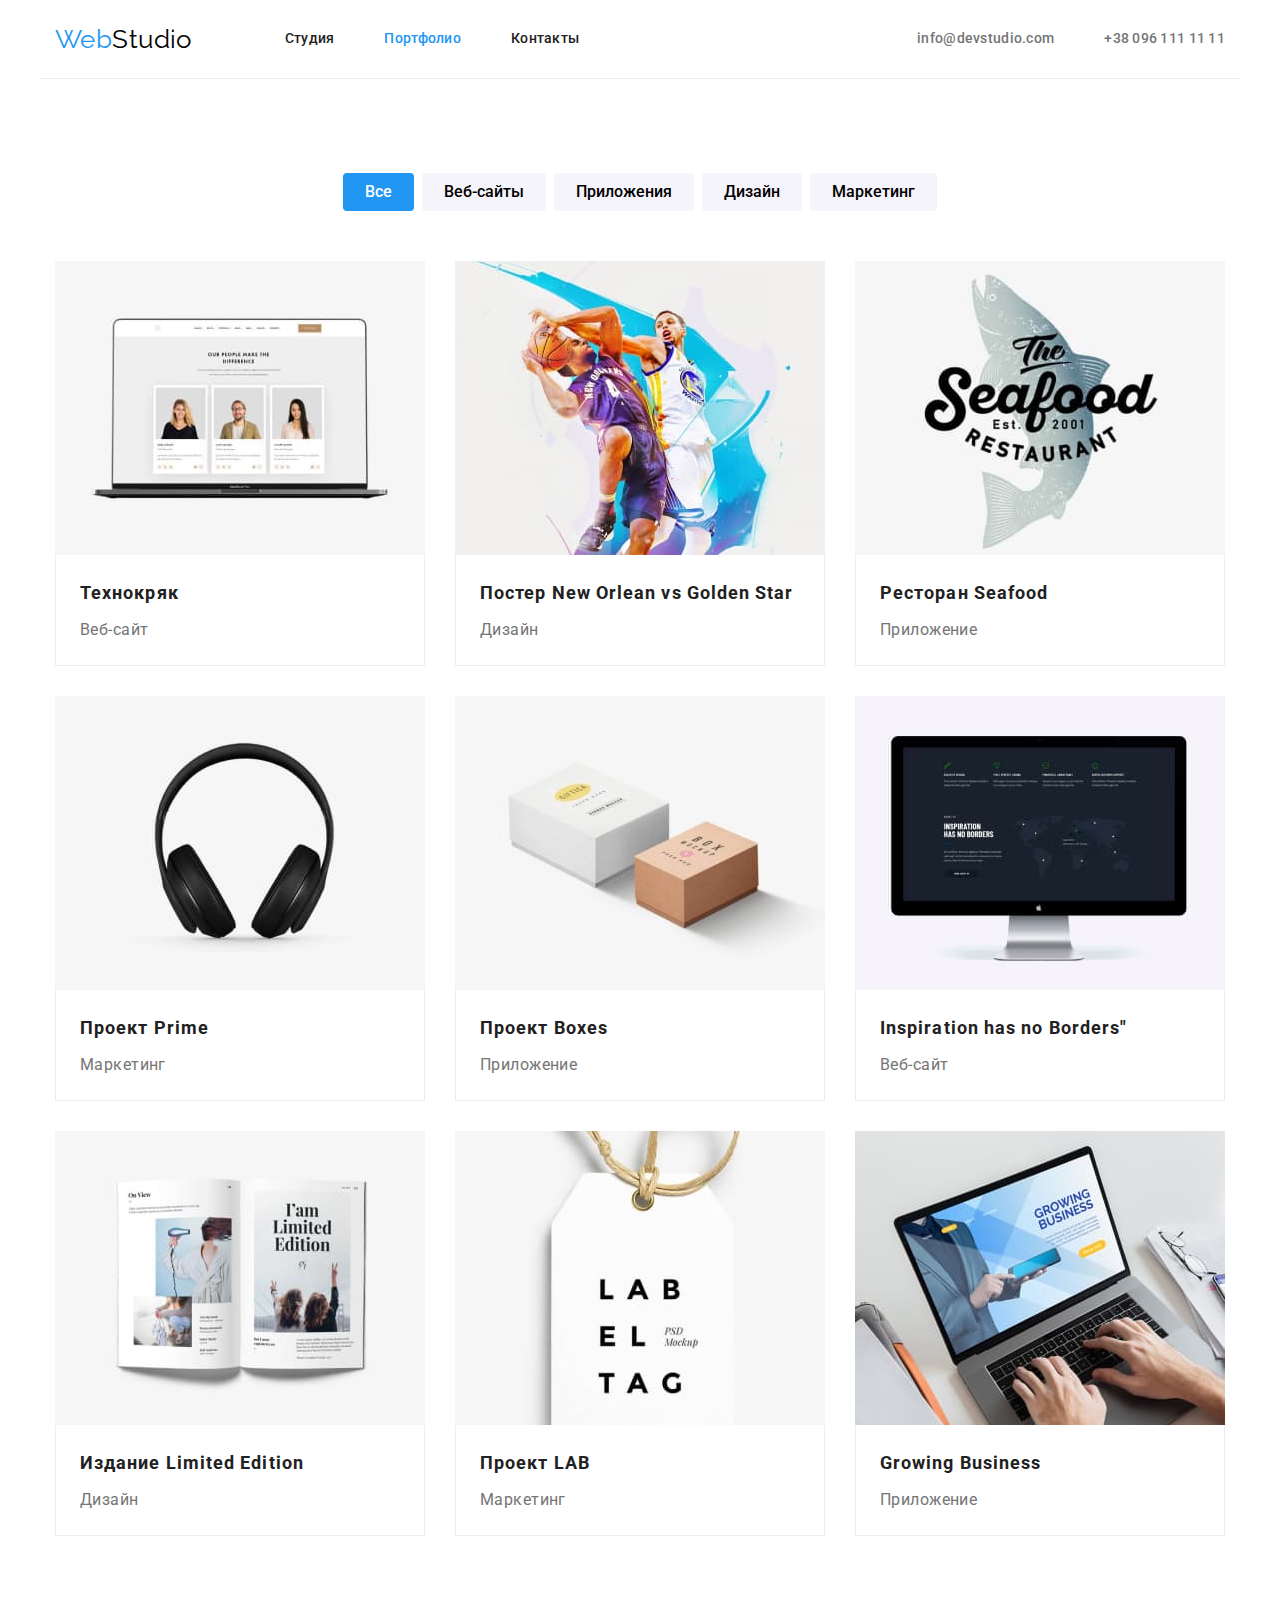
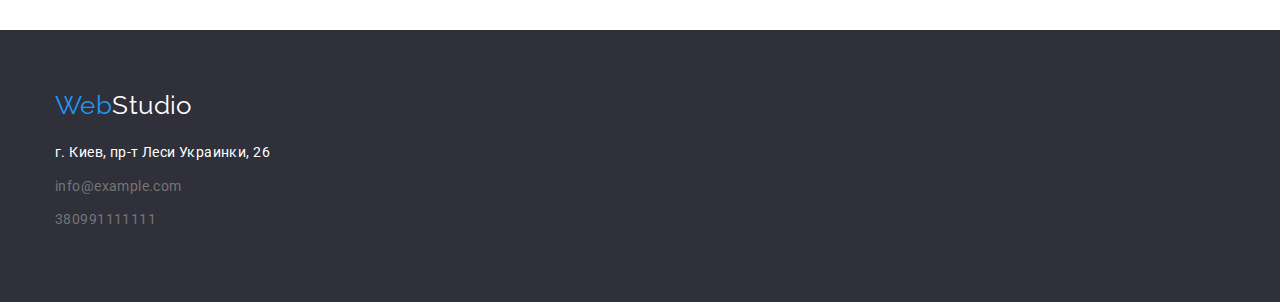
==== commit 72f86db0: "save" ====
--- a/portfolio.html
+++ b/portfolio.html
@@ -62,10 +62,10 @@
           <h1 class="visually-hidden">Example work</h1>
           <ul class="list list-works">
             <li class="item">
-              <button class="btn-work btn" type="button">Все</button>
-            </li>
-            <li class="item">
-              <button class="btn-work btn" type="button">Веб-сайты</button>
+              <button class="btn-work btn all" type="button">Все</button>
+            </li>
+            <li class="item">
+              <button class="btn-work btn " type="button">Веб-сайты</button>
             </li>
             <li class="item">
               <button class="btn-work btn" type="button">Приложения</button>
@@ -219,7 +219,7 @@
         >
         <address class="address">
           <p>г. Киев, пр-т Леси Украинки, 26</p>
-          <ul class="list">
+          <ul class="list footer-list">
             <li>
               <a class="link aut-nav-footer" href="mailto:info@example.com"
                 >info@example.com</a
--- a/css/styles.css
+++ b/css/styles.css
@@ -7,7 +7,6 @@
     --pr-bg-cl: #ffffff;
 
     --primary-font: Roboto,sans-serif;
-
 }
 .container{
     width: 1200px;
@@ -18,14 +17,14 @@
 }
 ul{
     margin: 0;
-    padding: 0;}
+    padding: 0;
+    list-style: none;
+}
 
 img{
     display: block;
 }
-
 body{
-    
     font-family: var(--primary-font);
     background-color: var(--pr-bg-cl);
     letter-spacing: 0.03em;
@@ -34,7 +33,7 @@
 }
 .flex-header{
     display: flex;
-    
+    border-bottom: 1px solid #ECECEC;
 }
 .header-main{
     display: flex;
@@ -50,27 +49,20 @@
 .site-nav .item{
     margin-right: 50px;
 }
-.aut-list {
-    display: flex;
-}
-
-
+.aut-list{
+    display: flex;
+}
 .aut-list .item:not(:last-child){
     margin-right: 50px;
-  }
+}
 .section{
     padding-top: 94px;
     padding-bottom: 94px;
- 
 }
 .link{
     text-decoration: none;
     color: inherit;
 }
-.list{
-    list-style: none;
-}
-
 .link:hover,
 .link:focus{
     color: var(--accent-color);
@@ -142,14 +134,13 @@
 }
 .btn:hover,
 .btn:focus{
-    color: var(--pr-wht-color);
+    /* color: var(--pr-wht-color); */
     background-color: var(--accent-color);
 
 }
 .btn{
     border-radius: 4px;
-    
-    color: var(--pr-title-color);
+    /* color: var(--pr-title-color); */
 }
 .pr-btn{
     font-weight: 700;
@@ -159,13 +150,13 @@
     letter-spacing: 0.06em;
     cursor: pointer;
     background-color: var(--accent-color);
-    color: var(--pr-title-color);
+    color: var(--pr-wht-color);
     border: 0;
     padding: 10px 32px;
     
     
 }
-.visually-hidden {
+.visually-hidden{
     position: absolute !important;
     clip: rect(1px 1px 1px 1px);
     clip: rect(1px, 1px, 1px, 1px);
@@ -174,7 +165,7 @@
     height: 1px !important;
     width: 1px !important;
     overflow: hidden;
-  }
+}
 .pr-subtitle{
   font-weight: 700;
   font-size: 14px;
@@ -188,12 +179,17 @@
     line-height: 1.71;
     color: var(--pr-text-color);
     margin: 0;
-    
+    padding: 0;
 }
 .pr-flex{
     display: flex;
-}
-.pr-flex .item:not(:last-child){
+    
+}
+.item-flex{
+    flex-wrap: wrap;
+    flex-basis: calc((100% - 30px * 4) / 4);
+}
+.pr-flex .item-flex:not(:last-child){
     margin-right: 30px;
 }
 .features-title{
@@ -202,10 +198,12 @@
     line-height: 1.16;
     text-align: center;
     margin: 0;
-    padding-bottom: 50px ;
+    margin-bottom: 50px ;
 }
 .features-flex{
     display: flex;
+    flex-wrap: wrap;
+    flex-basis: calc((100% - 30px * 3) / 3);
 }
 .features-flex .item:not(:last-child){
     margin-right: 30px;
@@ -220,7 +218,8 @@
 }
 .team-flex{
     display: flex;
-   
+    flex-wrap: wrap;
+    flex-basis: calc((100% - 30px * 4) / 4);
 }
 .team-flex .item:not(:last-child){
     margin-right: 30px;
@@ -238,14 +237,14 @@
     margin: 0;
     padding-top: 30px;
     padding-bottom: 10px;
-    padding-left: 60px;
+    text-align: center;
 }
 .team-card{
     font-size: 16px;
     line-height: 1.18;
     color: var(--pr-text-color);
     margin: 0;
-    padding-left: 70px;
+    text-align: center;
     padding-bottom: 30px;
 }
 /* подвал */
@@ -283,22 +282,37 @@
     padding-bottom: 10px;
     display: inline-block;
     padding-left: 0;
-}
-
+   
+}
+.footer-list{
+    padding-bottom: 60px;
+}
 
 
 
 /* !ПОРТФОЛИO */
 .btn-work{
+ display: flex;
+ align-items: center;
     font-weight: 500;
     font-size: 16px;
     line-height: 2.63;
     cursor: pointer;
-    margin-bottom: 50px;
+    height: 38px;
+    
+    background: #F5F4FA;
+    border: 0;
+    padding: 6px 22px;
+    
+}
+.all{
+    background-color: var(--accent-color);
+    color: var(--pr-wht-color);
 }
 .list-works{
     display: flex;
    justify-content: center;
+   margin-bottom: 50px;
 }
 
 .list-works .item:not(:last-child){
@@ -318,6 +332,7 @@
     margin: 0;
     padding-top: 20px;
     padding-left: 24px;
+    padding-right: 24px;
     padding-bottom: 4px;
 }
 .name-work{
@@ -326,6 +341,7 @@
     color: var(--pr-text-color);
     margin: 0;
     padding-left: 24px;
+    padding-right: 24px;
     padding-bottom: 20px;
 
 }
@@ -335,7 +351,7 @@
 
 }
 .flex-element{
-    max-width: 370px;
+   flex-basis: calc((100% - 30px * 9) / 9);
     margin-right: 30px;
     margin-bottom: 30px;
    
